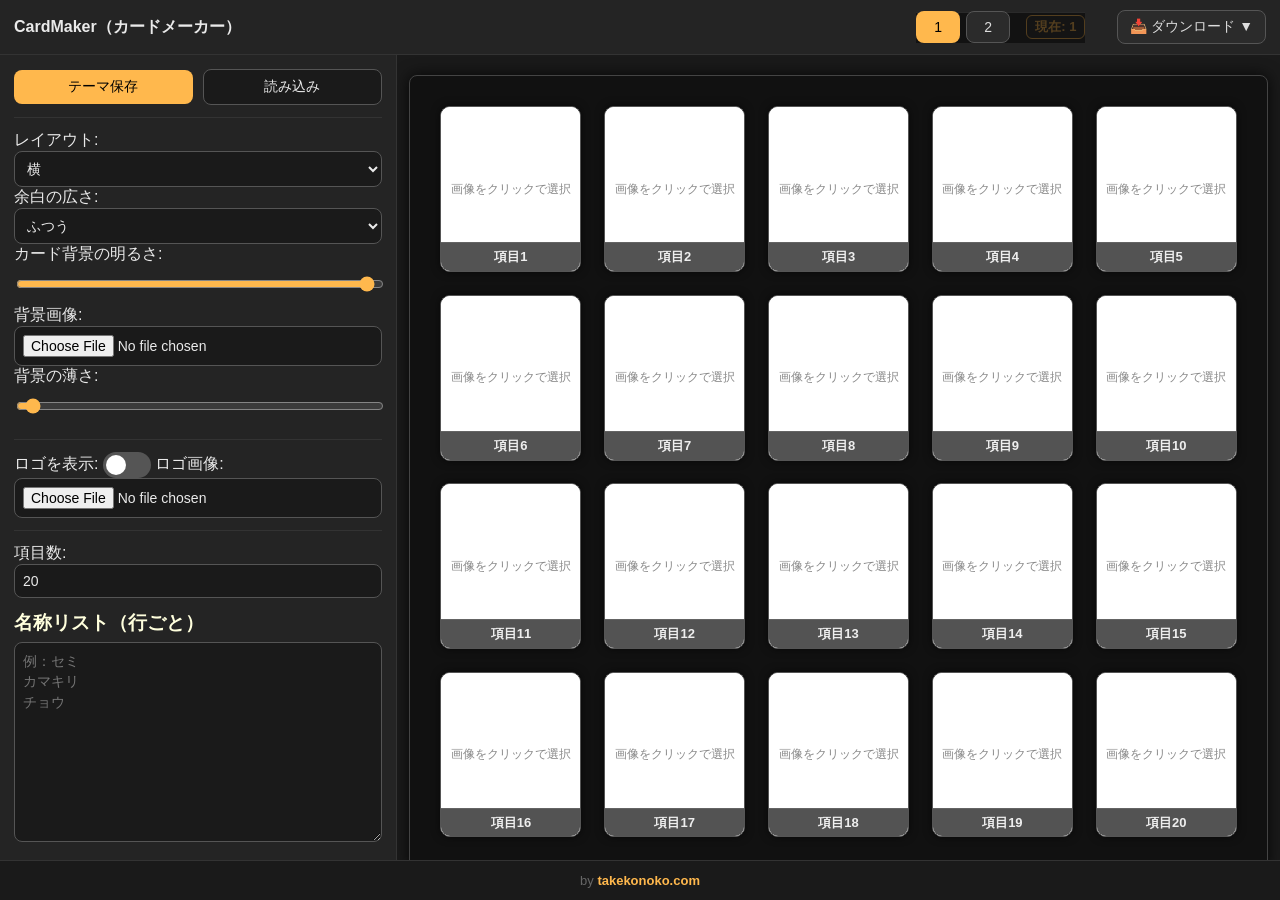
==== apps/cardmaker/index.html @ 09c68324 "Add static website" ====
<!doctype html>
<html lang="ja">
<head>
<meta charset="utf-8" />
<meta name="viewport" content="width=device-width,initial-scale=1" />
<title>一覧・図鑑作成（CardMaker） - たけこのこ</title>
<meta name="description" content="画像・テキストを組み合わせてカード画像やPDFを作成できるツール。一覧表や図鑑づくりに使えます。">
<link rel="canonical" href="https://takekonoko.com/apps/cardmaker/">
<meta property="og:type" content="website">
<meta property="og:title" content="一覧・図鑑作成（CardMaker）">
<meta property="og:description" content="画像・テキストを組み合わせてカード画像やPDFを作成。">
<meta property="og:url" content="https://takekonoko.com/apps/cardmaker/">
<meta property="og:image" content="https://takekonoko.com/images/cardmaker.png">
<meta name="twitter:card" content="summary">
<link rel="icon" type="image/x-icon" href="/favicon.ico">
<link rel="icon" type="image/png" sizes="32x32" href="/favicon-32x32.png">
<link rel="apple-touch-icon" sizes="180x180" href="/apple-touch-icon.png">
<script src="https://cdn.jsdelivr.net/npm/html2canvas@1.4.1/dist/html2canvas.min.js"></script>
<script src="https://cdn.jsdelivr.net/npm/jspdf@2.5.1/dist/jspdf.umd.min.js"></script>
<style>
:root{
  --a4-w:297mm; --a4-h:210mm;
  --pad:8mm; --gap:5mm;
  --dark-bg:#1a1a1a; --panel-bg:#242424;
  --text:#eaeaea; --muted:#a5a5a5;
  --accent:#ffb84d; --card-bg:#fff; --label-bg:rgba(10,10,10,.7);
}
*{box-sizing:border-box;font-family:"Noto Sans JP",sans-serif}
body{margin:0;background:var(--dark-bg);color:var(--text);display:flex;flex-direction:column;height:100vh}

/* Header */
header{
  padding:10px 14px;background:var(--panel-bg);border-bottom:1px solid #333;
  display:flex;align-items:center;gap:12px;position:relative
}
header h1{font-size:16px;margin:0}
header .spacer{flex:1}
.pagebar{display:flex;align-items:center;gap:8px;margin-right:8px;position:relative;z-index:1}
.pagebar .label{color:var(--muted);font-size:13px}
.pagebar .btns{display:flex;gap:6px}
.pagebar button{
  min-width:44px;height:32px;padding:0 10px;border:1px solid #555;border-radius:8px;
  background:#2b2b2b;color:#ddd;cursor:pointer;transition:.15s;position:relative;z-index:2
}
.pagebar button:hover{background:#343434}
.pagebar button.active{background:var(--accent);color:#000;border-color:transparent}
.pagebar .now{color:var(--accent);font-size:13px;font-weight:700;margin-left:8px;white-space:nowrap;background:#2b2b2b;border:1px solid var(--accent);border-radius:6px;padding:2px 8px;}

/* Download dropdown */
.dropdown{position:relative;margin-left:12px}
.dropbtn{
  display:flex;align-items:center;gap:6px;
  height:34px;padding:0 12px;border:1px solid #555;border-radius:8px;
  background:#2b2b2b;color:#ddd;cursor:pointer;transition:.15s
}
.dropbtn:hover{background:#343434}
.menu{
  position:absolute;right:0;top:42px;min-width:220px;
  background:#2a2a2a;border:1px solid #444;border-radius:10px;box-shadow:0 10px 24px rgba(0,0,0,.45);
  padding:6px;display:none;z-index:10
}
.menu.open{display:block}
.menu .group{padding:6px 6px 2px;color:#bbb;font-size:12px}
.menu button{
  width:100%;text-align:left;margin:4px 0;padding:8px 10px;border:1px solid transparent;border-radius:8px;
  background:#333;color:#eee;cursor:pointer
}
.menu button:hover{background:#3b3b3b}
.menu .icon{width:18px;display:inline-block;text-align:center;margin-right:6px}

/* Layout panes */
main{flex:1;display:flex;overflow:hidden}
aside{flex:3;max-width:520px;overflow:auto;padding:14px;background:var(--panel-bg);border-right:1px solid #333}
section{flex:7;display:flex;justify-content:center;align-items:flex-start;overflow:auto;padding:20px 12px}

/* Preview board */
#board{position:relative;width:var(--a4-w);height:var(--a4-h);background:#111;border:1px solid #444;border-radius:8px;background-size:cover;background-position:center;box-shadow:0 0 15px rgba(0,0,0,.8);overflow:hidden}
#fadeLayer{position:absolute;inset:0;background:#fff;opacity:0;pointer-events:none}
#grid{position:relative;z-index:2;display:grid;gap:var(--gap);padding:var(--pad);height:100%;align-content:start}
#logo{position:absolute;z-index:3;opacity:0;width:20%;left:80%;top:80%;pointer-events:none;transition:opacity .3s}

/* Card */
.card{position:relative;display:flex;align-items:center;justify-content:center;background:var(--card-bg);border:1px solid #555;border-radius:10px;overflow:hidden;box-shadow:0 0 8px rgba(0,0,0,.6);text-align:center;cursor:pointer}
.imgbox{width:100%;height:100%;display:flex;align-items:center;justify-content:center;background:var(--card-bg)}
.imgbox img{max-width:100%;max-height:100%;width:auto;height:auto;object-fit:contain;display:block;margin:auto;}
.label{position:absolute;bottom:0;width:100%;background:var(--label-bg);padding:6px;border-top:1px solid rgba(255,255,255,.1);color:#eee}
.name{font-weight:700;font-size:13px;line-height:1.2}
.desc{font-size:11px;color:#ccc;white-space:pre-wrap;margin-top:2px;line-height:1.2}

/* Form */
input,textarea,button,select{width:100%;font-size:14px;padding:8px;border:1px solid #555;border-radius:8px;background:#1a1a1a;color:var(--text)}
input[type="range"]{accent-color:var(--accent)}
textarea{resize:vertical;height:200px;line-height:1.45}
button.primary{background:var(--accent);color:#000;border:none}
hr{border:none;border-bottom:1px solid #333;margin:12px 0}
h3{margin:12px 0 6px;color:#ffd}
select{background:#1a1a1a}

/* Toggle */
.switch{position:relative;display:inline-block;width:48px;height:26px;vertical-align:middle}
.switch input{opacity:0;width:0;height:0}
.slider{position:absolute;cursor:pointer;inset:0;background:#555;border-radius:26px;transition:.2s}
.slider:before{content:"";position:absolute;width:20px;height:20px;left:3px;top:3px;background:#fff;border-radius:50%;transition:.2s}
.switch input:checked + .slider{background:var(--accent)}
.switch input:checked + .slider:before{transform:translateX(22px)}
.hidden{display:none!important}
.note{font-size:12px;color:var(--muted)}
</style>
</head>
<body>

<header>
  <h1>CardMaker（カードメーカー）</h1>
  <div class="spacer"></div>

  <div class="pagebar">
    <div class="label">ページ</div>
    <div class="btns">
      <button id="toP1" class="active">1</button>
      <button id="toP2">2</button>
    </div>
    <div id="nowText" class="now">現在: 1</div>
  </div>

  <div class="dropdown" id="dlBox">
    <button class="dropbtn" id="dlBtn">📥 ダウンロード ▼</button>
    <div class="menu" id="dlMenu" aria-hidden="true">
      <div class="group">PDF</div>
      <button id="pdfP1"><span class="icon">🎞️</span>PDF（1ページ目）</button>
      <button id="pdfP2"><span class="icon">🎞️</span>PDF（2ページ目）</button>
      <button id="pdfBoth"><span class="icon">📄</span>PDF（両方）</button>
      <div class="group">画像（現在ページ）</div>
      <button id="imgPng"><span class="icon">🖼️</span>PNG で保存</button>
      <button id="imgJpg"><span class="icon">🖼️</span>JPEG で保存</button>
    </div>
  </div>
</header>

<main>
  <aside>
    <div style="display:flex;gap:10px;align-items:center;margin-bottom:8px">
      <button id="saveTheme" class="primary">テーマ保存</button>
      <button id="loadThemeBtn">読み込み</button>
    </div>
    <input id="loadThemeInput" type="file" accept="application/json" class="hidden">

    <hr>
    <label>レイアウト:
      <select id="orientation">
        <option value="landscape" selected>横</option>
        <option value="portrait">縦</option>
      </select>
    </label>
    <label>余白の広さ:
      <select id="marginLevel">
        <option value="1">せまい</option>
        <option value="2">ややせまい</option>
        <option value="3" selected>ふつう</option>
        <option value="4">ややひろい</option>
        <option value="5">ひろい</option>
      </select>
    </label>

    <!-- 追加: カード背景の明るさバー（白↔黒） -->
    <label>カード背景の明るさ:
      <input id="cardShade" type="range" min="0" max="100" value="100">
    </label>

    <label>背景画像:<input id="bg" type="file" accept="image/*"></label>
    <label>背景の薄さ:<input id="fadeRange" type="range" min="0" max="100" value="0"></label>

    <hr>
    <label>ロゴを表示:
      <label class="switch"><input id="logoToggle" type="checkbox"><span class="slider"></span></label>
    </label>
    <label>ロゴ画像:<input id="logoInput" type="file" accept="image/*"></label>
    <div id="logoControls" class="hidden">
      <label>ロゴの大きさ:<input id="logoSize" type="range" min="5" max="50" value="20"></label>
      <label>ロゴ横位置:<input id="logoX" type="range" min="0" max="100" value="80"></label>
      <label>ロゴ縦位置:<input id="logoY" type="range" min="0" max="100" value="80"></label>
    </div>

    <hr>
    <label>項目数:<input id="itemCount" type="number" min="1" max="50" value="20"></label>
    <h3>名称リスト（行ごと）</h3>
    <textarea id="nameList" placeholder="例：セミ&#10;カマキリ&#10;チョウ"></textarea>
    <h3>説明リスト（任意）</h3>
    <textarea id="descList" placeholder="例：夏に鳴く昆虫&#10;鎌のある捕食者&#10;美しい羽を持つ"></textarea>
    <button id="generate" class="primary">一覧を再生成</button>
    <div class="note">名称・説明・件数は入力と同時に反映。</div>
  </aside>

  <section>
    <div id="board">
      <div id="fadeLayer"></div>
      <div id="grid"></div>
      <img id="logo" alt="">
    </div>
  </section>
</main>

<script>
/* refs */
const board=document.getElementById('board'), fadeLayer=document.getElementById('fadeLayer'), grid=document.getElementById('grid');
const bg=document.getElementById('bg'), fadeRange=document.getElementById('fadeRange');
const orient=document.getElementById('orientation'), marginSel=document.getElementById('marginLevel');
const nameList=document.getElementById('nameList'), descList=document.getElementById('descList'), itemCount=document.getElementById('itemCount'), generateBtn=document.getElementById('generate');
const logo=document.getElementById('logo'), logoToggle=document.getElementById('logoToggle'), logoInput=document.getElementById('logoInput');
const logoControls=document.getElementById('logoControls'), logoSize=document.getElementById('logoSize'), logoX=document.getElementById('logoX'), logoY=document.getElementById('logoY');
const saveThemeBtn=document.getElementById('saveTheme'), loadThemeBtn=document.getElementById('loadThemeBtn'), loadThemeInput=document.getElementById('loadThemeInput');
const toP1=document.getElementById('toP1'), toP2=document.getElementById('toP2'), nowText=document.getElementById('nowText');
const dlBtn=document.getElementById('dlBtn'), dlMenu=document.getElementById('dlMenu');
const pdfP1=document.getElementById('pdfP1'), pdfP2=document.getElementById('pdfP2'), pdfBoth=document.getElementById('pdfBoth');
const imgPng=document.getElementById('imgPng'), imgJpg=document.getElementById('imgJpg');
const cardShade=document.getElementById('cardShade');

/* state */
function blankPage(){
  return{
    orientation:'landscape',
    marginLevel:'3',
    cardShade:100,
    background:{url:'',fade:0},
    logo:{enabled:false,url:'',size:20,x:80,y:80},
    namesText:'',descsText:'',
    count:20,
    items:[]
  };
}
let pages=[blankPage(),blankPage()], current=0;

/* util */
function escapeHTML(s){return (s??"").replace(/[&<>"']/g,m=>({"&":"&amp;","<":"&lt;",">":"&gt;",'"':"&quot;","'":"&#39;"}[m]));}
function applyMargin(level){
  const lv=+level;
  const pad=[4,6,8,10,12][lv-1]||8;
  const gap=[3,5,6,8,10][lv-1]||6;
  document.documentElement.style.setProperty('--pad',pad+'mm');
  document.documentElement.style.setProperty('--gap',gap+'mm');
}
function chooseCols(n,land){
  if(n<=1)return 1;
  let best={c:Math.ceil(Math.sqrt(n)),s:999};
  const tar=land?297/210:210/297;
  for(let c=2;c<=6;c++){
    const r=Math.ceil(n/c);
    const s=Math.abs((c/r)-tar)+((c*r-n)*.02);
    if(s<best.s)best={c,s};
  }
  return best.c;
}
async function capture(scale=2.5){return await html2canvas(board,{scale,backgroundColor:"#111"});}

/* data build */
function rebuildItems(p){
  const names=(p.namesText||'').trim().split(/\r?\n/);
  const descs=(p.descsText||'').trim().split(/\r?\n/);
  const count=Math.max(p.count||names.length||1,names.length,descs.length);
  const old=p.items||[];
  p.items=Array.from({length:count},(_,i)=>({
    name:(names[i]??'').trim()||`項目${i+1}`,
    desc:(descs[i]??'').trim(),
    url:old[i]?.url||''
  }));
}

/* render */
function autoLayout(){
  const p=pages[current];
  grid.innerHTML='';
  if(!p.items.length)return;
  const land=p.orientation==='landscape';
  const c=chooseCols(p.items.length,land);
  const r=Math.ceil(p.items.length/c);
  grid.style.gridTemplateColumns=`repeat(${c},1fr)`;
  grid.style.gridTemplateRows=`repeat(${r},1fr)`;
  p.items.forEach((it,i)=>{
    const card=document.createElement('div');card.className='card';
    const img=it.url?`<img src="${it.url}" alt="">`:'<div style="color:#888;font-size:12px;">画像をクリックで選択</div>';
    const txt=it.desc
      ?`<div class="label"><div class="name">${escapeHTML(it.name)}</div><div class="desc">${escapeHTML(it.desc)}</div></div>`
      :`<div class="label"><div class="name">${escapeHTML(it.name)}</div></div>`;
    card.innerHTML=`<div class="imgbox">${img}</div>${txt}`;
    card.addEventListener('click',()=>{
      const fi=document.createElement('input');
      fi.type='file';fi.accept='image/*';
      fi.onchange=e=>{
        const f=e.target.files?.[0];if(!f)return;
        const r=new FileReader();
        r.onload=()=>{p.items[i].url=r.result;autoLayout();};
        r.readAsDataURL(f);
      };
      fi.click();
    });
    grid.appendChild(card);
  });
}

/* page<->ui */
function loadPage(idx){
  const p=pages[idx];
  // orientation
  orient.value=p.orientation;
  const land=p.orientation==='landscape';
  document.documentElement.style.setProperty('--a4-w',land?'297mm':'210mm');
  document.documentElement.style.setProperty('--a4-h',land?'210mm':'297mm');

  // margin
  marginSel.value=p.marginLevel; applyMargin(p.marginLevel);

  // card shade
  cardShade.value=p.cardShade;
  const col=`hsl(0,0%,${p.cardShade}%)`;
  document.documentElement.style.setProperty('--card-bg',col);
  document.documentElement.style.setProperty('--label-bg',p.cardShade>60?'rgba(10,10,10,0.7)':'rgba(255,255,255,0.15)');

  // background
  board.style.backgroundImage=p.background.url?`url(${p.background.url})`:'';
  fadeRange.value=p.background.fade; fadeLayer.style.opacity=(p.background.fade||0)/100;

  // logo
  logoToggle.checked=p.logo.enabled;
  logoControls.classList.toggle('hidden',!p.logo.enabled);
  logo.style.opacity=p.logo.enabled?1:0;
  logo.src=p.logo.url||'';
  logoSize.value=p.logo.size; logo.style.width=p.logo.size+'%';
  logoX.value=p.logo.x; logo.style.left=p.logo.x+'%';
  logoY.value=p.logo.y; logo.style.top=p.logo.y+'%';

  // lists
  nameList.value=p.namesText; descList.value=p.descsText; itemCount.value=p.count;
  if(!p.items.length) rebuildItems(p);

  autoLayout();
  toP1.classList.toggle('active',idx===0);
  toP2.classList.toggle('active',idx===1);
  nowText.textContent=`現在: ${idx+1}`;
}
function savePage(idx){
  const p=pages[idx];
  p.orientation=orient.value;
  p.marginLevel=marginSel.value;
  p.cardShade=+cardShade.value;
  p.background.fade=+fadeRange.value;
  p.logo.enabled=logoToggle.checked;
  p.logo.size=+logoSize.value; p.logo.x=+logoX.value; p.logo.y=+logoY.value;
  p.logo.url=logo.src||'';
  p.namesText=nameList.value; p.descsText=descList.value;
  p.count=+itemCount.value||p.items.length||20;
}

/* live inputs */
nameList.addEventListener('input',()=>{pages[current].namesText=nameList.value;rebuildItems(pages[current]);autoLayout();});
descList.addEventListener('input',()=>{pages[current].descsText=descList.value;rebuildItems(pages[current]);autoLayout();});
itemCount.addEventListener('input',()=>{pages[current].count=+itemCount.value||1;rebuildItems(pages[current]);autoLayout();});
generateBtn.addEventListener('click',()=>{rebuildItems(pages[current]);autoLayout();});

/* design controls */
cardShade.addEventListener('input',()=>{
  const val=+cardShade.value;
  const color=`hsl(0,0%,${val}%)`;
  document.documentElement.style.setProperty('--card-bg',color);
  document.documentElement.style.setProperty('--label-bg',val>60?'rgba(10,10,10,0.7)':'rgba(255,255,255,0.15)');
  pages[current].cardShade=val; autoLayout();
});
fadeRange.addEventListener('input',()=>{pages[current].background.fade=+fadeRange.value;fadeLayer.style.opacity=+fadeRange.value/100;});
bg.addEventListener('change',e=>{
  const f=e.target.files?.[0];if(!f)return;
  const r=new FileReader();
  r.onload=()=>{pages[current].background.url=r.result;board.style.backgroundImage=`url(${r.result})`;};
  r.readAsDataURL(f);
});
orient.addEventListener('change',()=>{
  pages[current].orientation=orient.value;
  const land=orient.value==='landscape';
  document.documentElement.style.setProperty('--a4-w',land?'297mm':'210mm');
  document.documentElement.style.setProperty('--a4-h',land?'210mm':'297mm');
  autoLayout();
});
marginSel.addEventListener('change',()=>{pages[current].marginLevel=marginSel.value;applyMargin(marginSel.value);autoLayout();});

/* logo */
logoToggle.addEventListener('change',()=>{pages[current].logo.enabled=logoToggle.checked;logo.style.opacity=logoToggle.checked?1:0;logoControls.classList.toggle('hidden',!logoToggle.checked);});
logoInput.addEventListener('change',e=>{
  const f=e.target.files?.[0];if(!f)return;
  const r=new FileReader();
  r.onload=()=>{pages[current].logo.url=r.result;logo.src=r.result;if(logoToggle.checked)logo.style.opacity=1;};
  r.readAsDataURL(f);
});
logoSize.addEventListener('input',()=>{pages[current].logo.size=+logoSize.value;logo.style.width=logoSize.value+'%';});
logoX.addEventListener('input',()=>{pages[current].logo.x=+logoX.value;logo.style.left=logoX.value+'%';});
logoY.addEventListener('input',()=>{pages[current].logo.y=+logoY.value;logo.style.top=logoY.value+'%';});

/* page switch */
function switchTo(idx){savePage(current);current=idx;loadPage(idx);}
toP1.addEventListener('click',()=>switchTo(0));
toP2.addEventListener('click',()=>switchTo(1));

/* download menu logic */
function toggleMenu(open){
  dlMenu.classList.toggle('open',open);
  dlMenu.setAttribute('aria-hidden', open? 'false':'true');
}
dlBtn.addEventListener('click',(e)=>{e.stopPropagation();toggleMenu(!dlMenu.classList.contains('open'));});
document.addEventListener('click',()=>{toggleMenu(false);});
dlMenu.addEventListener('click',e=>e.stopPropagation());

async function renderPage(idx){const prev=current;switchTo(idx);const c=await capture(2.5);switchTo(prev);return c;}
async function exportPdfTargets(targets){
  const {jsPDF}=window.jspdf;
  const first=pages[targets[0]];
  const pdf=new jsPDF({orientation:first.orientation==='landscape'?'l':'p',unit:'mm',format:'a4'});
  for(let i=0;i<targets.length;i++){
    const idx=targets[i];
    const canvas=await renderPage(idx);
    const img=canvas.toDataURL('image/jpeg',0.95);
    const land=pages[idx].orientation==='landscape';
    if(i>0) pdf.addPage('a4',land?'l':'p');
    pdf.addImage(img,'JPEG',0,0,land?297:210,land?210:297);
  }
  pdf.save(targets.length===1 ? (targets[0]===0?'list_p1.pdf':'list_p2.pdf') : 'list_both.pdf');
}
async function exportImage(fmt){
  const canvas=await renderPage(current);
  const mime=fmt==='jpeg'?'image/jpeg':'image/png';
  const url=fmt==='jpeg'?canvas.toDataURL(mime,0.95):canvas.toDataURL(mime);
  const a=document.createElement('a');a.href=url;a.download=fmt==='jpeg'?`page${current+1}.jpg`:`page${current+1}.png`;a.click();
}

/* menu actions */
pdfP1.addEventListener('click',async ()=>{toggleMenu(false);await exportPdfTargets([0]);});
pdfP2.addEventListener('click',async ()=>{toggleMenu(false);await exportPdfTargets([1]);});
pdfBoth.addEventListener('click',async ()=>{toggleMenu(false);await exportPdfTargets([0,1]);});
imgPng.addEventListener('click',async ()=>{toggleMenu(false);await exportImage('png');});
imgJpg.addEventListener('click',async ()=>{toggleMenu(false);await exportImage('jpeg');});

/* theme save/load */
saveThemeBtn.addEventListener('click',()=>{
  savePage(current);
  const data={version:"26",pages};
  const blob=new Blob([JSON.stringify(data,null,2)],{type:"application/json"});
  const a=document.createElement('a');a.href=URL.createObjectURL(blob);a.download='theme_v26.json';a.click();
  URL.revokeObjectURL(a.href);
});
loadThemeBtn.addEventListener('click',()=>loadThemeInput.click());
loadThemeInput.addEventListener('change',e=>{
  const f=e.target.files?.[0]; if(!f) return;
  const r=new FileReader();
  r.onload=()=>{
    try{
      const d=JSON.parse(r.result);
      if(!Array.isArray(d.pages)||d.pages.length<2) throw new Error('pages不足');
      pages=[d.pages[0],d.pages[1]];
      loadPage(0); // 直接読み込み。savePageを介さない
    }catch{
      alert('読み込み失敗。JSONを確認してください。');
    }
  };
  r.readAsText(f);
});

/* init */
applyMargin('3'); loadPage(0);
</script>

<div style="text-align:center;padding:12px 16px;font-size:13px;color:#666;border-top:1px solid #333;">
  by <a href="https://takekonoko.com/" style="color:#ffb84d;text-decoration:none;font-weight:600;">takekonoko.com</a>
</div>
</body>
</html>
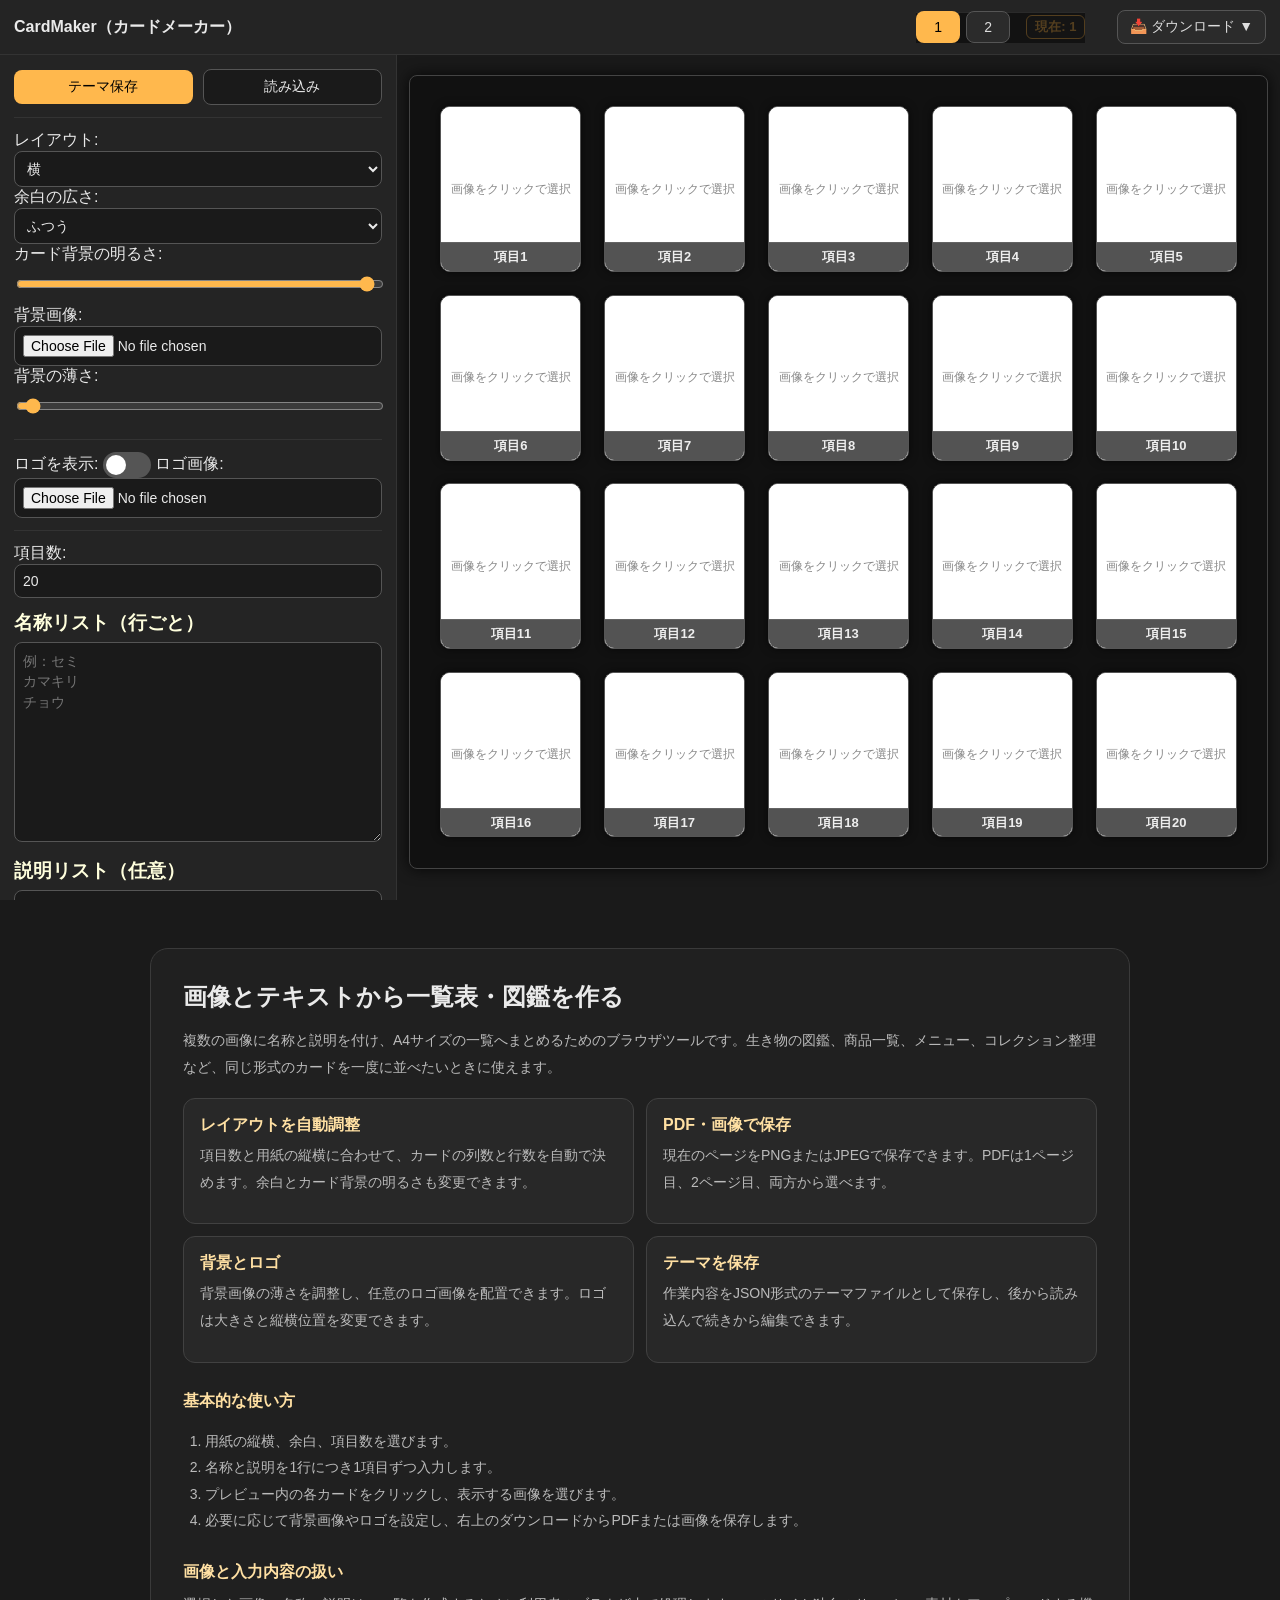
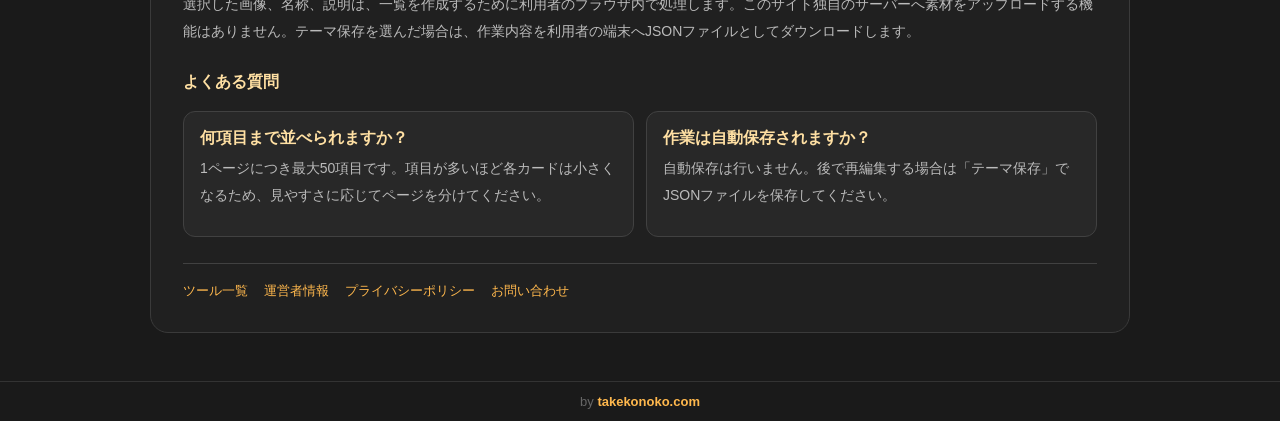
==== commit b975b7fa: "Publish takekonoko.com" ====
--- a/apps/cardmaker/index.html
+++ b/apps/cardmaker/index.html
@@ -26,7 +26,7 @@
   --accent:#ffb84d; --card-bg:#fff; --label-bg:rgba(10,10,10,.7);
 }
 *{box-sizing:border-box;font-family:"Noto Sans JP",sans-serif}
-body{margin:0;background:var(--dark-bg);color:var(--text);display:flex;flex-direction:column;height:100vh}
+body{margin:0;background:var(--dark-bg);color:var(--text);display:flex;flex-direction:column;min-height:100vh}
 
 /* Header */
 header{
@@ -69,7 +69,7 @@
 .menu .icon{width:18px;display:inline-block;text-align:center;margin-right:6px}
 
 /* Layout panes */
-main{flex:1;display:flex;overflow:hidden}
+main{display:flex;overflow:hidden;height:calc(100vh - 55px);min-height:620px}
 aside{flex:3;max-width:520px;overflow:auto;padding:14px;background:var(--panel-bg);border-right:1px solid #333}
 section{flex:7;display:flex;justify-content:center;align-items:flex-start;overflow:auto;padding:20px 12px}
 
@@ -105,6 +105,11 @@
 .switch input:checked + .slider:before{transform:translateX(22px)}
 .hidden{display:none!important}
 .note{font-size:12px;color:var(--muted)}
+
+/* Guide */
+.guide{width:min(980px,calc(100% - 32px));margin:48px auto;padding:32px;background:#202020;border:1px solid #3a3a3a;border-radius:18px;color:var(--text)}
+.guide h2{font-size:24px;margin:0 0 14px}.guide h3{font-size:16px;color:#ffe0a3;margin:28px 0 8px}.guide p,.guide li{font-size:14px;line-height:1.9;color:#bbb}.guide p{margin:0 0 12px}.guide ul,.guide ol{padding-left:1.4rem}.guide-grid{display:grid;grid-template-columns:repeat(2,minmax(0,1fr));gap:12px;margin:18px 0}.guide-box{padding:16px;background:#282828;border:1px solid #414141;border-radius:12px}.guide-box h3{margin:0 0 6px}.site-links{display:flex;gap:16px;flex-wrap:wrap;margin-top:26px;padding-top:18px;border-top:1px solid #414141}.site-links a{color:var(--accent);font-size:13px;text-decoration:none}
+@media(max-width:700px){main{height:auto;min-height:0;display:block}aside{max-width:none;border-right:0}main>section{min-height:65vh}.guide{padding:22px}.guide-grid{grid-template-columns:1fr}}
 </style>
 </head>
 <body>
@@ -198,6 +203,36 @@
     </div>
   </section>
 </main>
+<article class="guide" aria-labelledby="card-guide-title">
+  <h2 id="card-guide-title">画像とテキストから一覧表・図鑑を作る</h2>
+  <p>複数の画像に名称と説明を付け、A4サイズの一覧へまとめるためのブラウザツールです。生き物の図鑑、商品一覧、メニュー、コレクション整理など、同じ形式のカードを一度に並べたいときに使えます。</p>
+
+  <div class="guide-grid">
+    <div class="guide-box"><h3>レイアウトを自動調整</h3><p>項目数と用紙の縦横に合わせて、カードの列数と行数を自動で決めます。余白とカード背景の明るさも変更できます。</p></div>
+    <div class="guide-box"><h3>PDF・画像で保存</h3><p>現在のページをPNGまたはJPEGで保存できます。PDFは1ページ目、2ページ目、両方から選べます。</p></div>
+    <div class="guide-box"><h3>背景とロゴ</h3><p>背景画像の薄さを調整し、任意のロゴ画像を配置できます。ロゴは大きさと縦横位置を変更できます。</p></div>
+    <div class="guide-box"><h3>テーマを保存</h3><p>作業内容をJSON形式のテーマファイルとして保存し、後から読み込んで続きから編集できます。</p></div>
+  </div>
+
+  <h3>基本的な使い方</h3>
+  <ol>
+    <li>用紙の縦横、余白、項目数を選びます。</li>
+    <li>名称と説明を1行につき1項目ずつ入力します。</li>
+    <li>プレビュー内の各カードをクリックし、表示する画像を選びます。</li>
+    <li>必要に応じて背景画像やロゴを設定し、右上のダウンロードからPDFまたは画像を保存します。</li>
+  </ol>
+
+  <h3>画像と入力内容の扱い</h3>
+  <p>選択した画像、名称、説明は、一覧を作成するために利用者のブラウザ内で処理します。このサイト独自のサーバーへ素材をアップロードする機能はありません。テーマ保存を選んだ場合は、作業内容を利用者の端末へJSONファイルとしてダウンロードします。</p>
+
+  <h3>よくある質問</h3>
+  <div class="guide-grid">
+    <div class="guide-box"><h3>何項目まで並べられますか？</h3><p>1ページにつき最大50項目です。項目が多いほど各カードは小さくなるため、見やすさに応じてページを分けてください。</p></div>
+    <div class="guide-box"><h3>作業は自動保存されますか？</h3><p>自動保存は行いません。後で再編集する場合は「テーマ保存」でJSONファイルを保存してください。</p></div>
+  </div>
+
+  <nav class="site-links" aria-label="サイト情報"><a href="/">ツール一覧</a><a href="/about.html">運営者情報</a><a href="/privacy.html">プライバシーポリシー</a><a href="mailto:takeko.dev@gmail.com">お問い合わせ</a></nav>
+</article>
 
 <script>
 /* refs */
